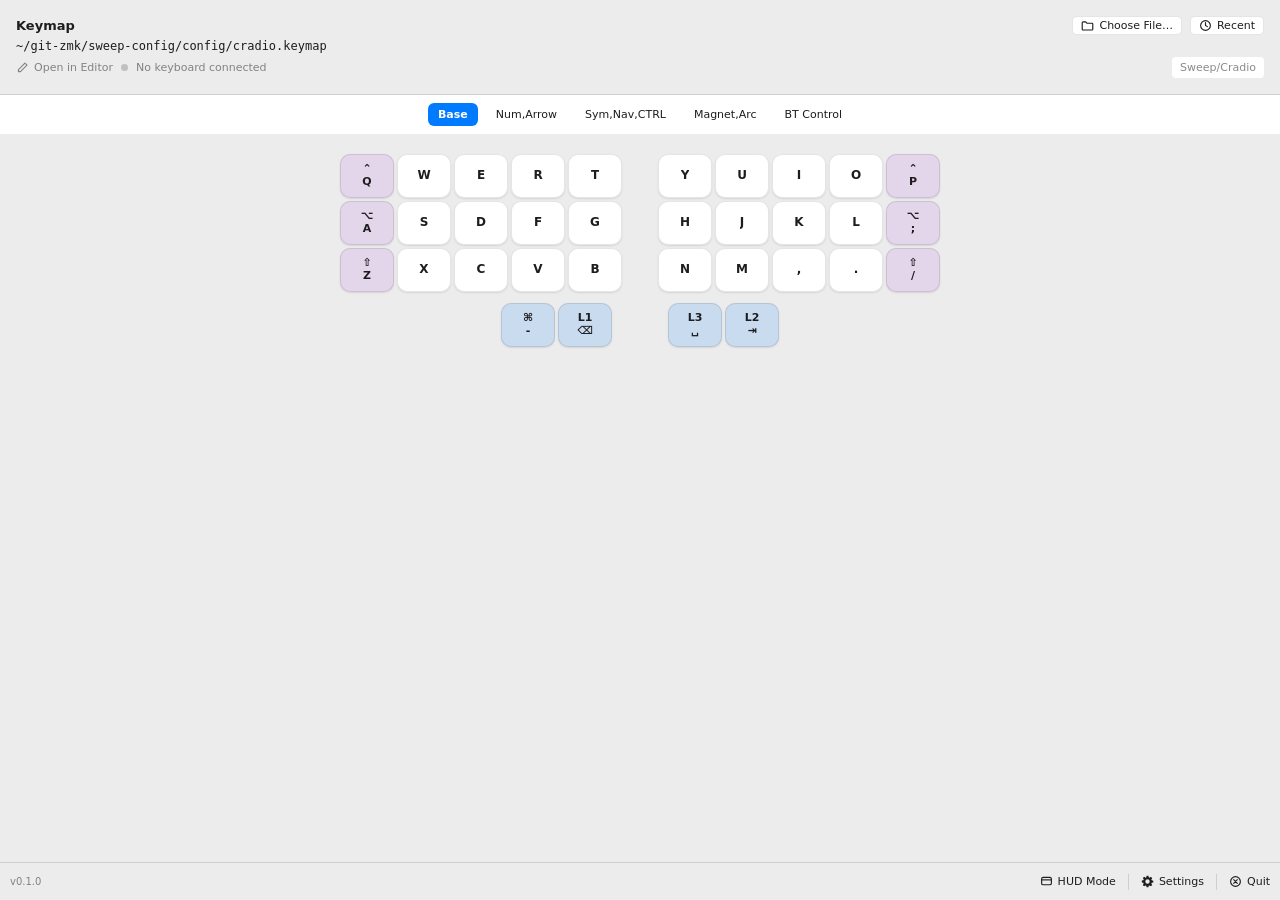
==== app/ui/index.html @ 1402ba01 "feat: MVP of the cross-platform viewer (Rust core + Tauri app) - zmk-core: keymap parser, layout det" ====
<!doctype html>
<html lang="en">
<head>
  <meta charset="utf-8">
  <meta name="viewport" content="width=device-width, initial-scale=1">
  <title>ZMK Keymap Viewer</title>
  <link rel="stylesheet" href="style.css">
</head>
<body>
  <div class="app" id="app">
    <div id="header"></div>
    <div class="divider" id="header-divider"></div>
    <div class="content" id="content"></div>
    <div class="divider"></div>
    <div class="footer" id="footer"></div>
  </div>
  <div id="overlay-root"></div>
  <script src="bridge.js"></script>
  <script src="keyboard.js"></script>
  <script src="main.js"></script>
</body>
</html>
---- app/ui/style.css ----
/* ZMK Keymap Viewer: shared look of the main window and the HUD.
   Sizes and colours follow the SwiftUI version (system colours of macOS,
   light and dark). */

:root {
  --window-bg: #ececec;
  --control-bg: #ffffff;
  --primary: #1d1d1f;
  --secondary: rgba(60, 60, 67, 0.6);
  --primary-10: rgba(0, 0, 0, 0.1);
  --primary-03: rgba(0, 0, 0, 0.03);
  --divider: rgba(0, 0, 0, 0.12);
  --accent: #007aff;
  --blue: #007aff;
  --purple: #af52de;
  --orange: #ff9500;
  --green: #28cd41;
  --red: #ff3b30;
  --gray: #8e8e93;
  --field-bg: rgba(0, 0, 0, 0.05);
  --font: ui-rounded, "Segoe UI Variable Display", "Segoe UI", system-ui, -apple-system, sans-serif;
  --mono: ui-monospace, "Cascadia Mono", Consolas, Menlo, monospace;
}

@media (prefers-color-scheme: dark) {
  :root {
    --window-bg: #2c2c2e;
    --control-bg: #1e1e1e;
    --primary: #f5f5f7;
    --secondary: rgba(235, 235, 245, 0.6);
    --primary-10: rgba(255, 255, 255, 0.1);
    --primary-03: rgba(255, 255, 255, 0.03);
    --divider: rgba(255, 255, 255, 0.12);
    --accent: #0a84ff;
    --blue: #0a84ff;
    --purple: #bf5af2;
    --orange: #ff9f0a;
    --green: #30d158;
    --red: #ff453a;
    --gray: #98989d;
    --field-bg: rgba(255, 255, 255, 0.08);
  }
}

* { box-sizing: border-box; }

html, body {
  margin: 0;
  height: 100%;
  font-family: var(--font);
  font-size: 13px;
  color: var(--primary);
  background: var(--window-bg);
  -webkit-user-select: none;
  user-select: none;
  overflow: hidden;
}

button {
  font: inherit;
  color: inherit;
  cursor: pointer;
}

/* ---------- Window layout ---------- */

.app {
  display: flex;
  flex-direction: column;
  height: 100%;
}

.divider { height: 1px; background: var(--divider); flex: none; }
.vdivider { width: 1px; height: 16px; background: var(--divider); }

.content {
  flex: 1;
  min-height: 0;
  display: flex;
  flex-direction: column;
  overflow: auto;
}

/* ---------- Header ---------- */

.header { padding: 16px; display: flex; flex-direction: column; gap: 4px; }
.header .row { display: flex; align-items: center; gap: 8px; }
.header .title { font-size: 13px; font-weight: 700; }
.spacer { flex: 1; }

.btn {
  display: inline-flex;
  align-items: center;
  gap: 5px;
  padding: 3px 9px;
  border-radius: 5px;
  border: 1px solid var(--primary-10);
  background: var(--control-bg);
  font-size: 12px;
}
.btn:hover { border-color: var(--accent); }
.btn.prominent { background: var(--accent); border-color: var(--accent); color: #fff; padding: 6px 14px; font-size: 13px; }
.btn.prominent:hover { filter: brightness(1.1); }
.btn.small { font-size: 11px; padding: 2px 8px; }

.link {
  display: inline-flex;
  align-items: center;
  gap: 5px;
  border: 0;
  background: none;
  padding: 2px 0;
  font-size: 11px;
}
.link:hover { color: var(--accent); }
.link.active { color: var(--accent); }

.filepath {
  font-family: var(--mono);
  font-size: 12px;
  white-space: nowrap;
  overflow: hidden;
  text-overflow: ellipsis;
}

.chip {
  font-size: 11px;
  color: var(--secondary);
  background: var(--control-bg);
  padding: 4px 8px;
  border-radius: 4px;
}

.status { display: flex; align-items: center; gap: 8px; font-size: 11px; color: var(--secondary); }
.dot { width: 7px; height: 7px; border-radius: 50%; background: rgba(128, 128, 128, 0.4); flex: none; }
.dot.on { background: var(--green); }

.menu-wrap { position: relative; }
.menu {
  position: absolute;
  right: 0;
  top: calc(100% + 4px);
  min-width: 240px;
  background: var(--window-bg);
  border: 1px solid var(--primary-10);
  border-radius: 8px;
  box-shadow: 0 6px 20px rgba(0, 0, 0, 0.3);
  padding: 4px;
  z-index: 50;
}
.menu .item {
  display: flex;
  align-items: center;
  gap: 6px;
  width: 100%;
  border: 0;
  background: none;
  text-align: left;
  padding: 5px 8px;
  border-radius: 5px;
  font-size: 12px;
}
.menu .item:hover { background: var(--accent); color: #fff; }
.menu .item.danger { color: var(--red); }
.menu .item.danger:hover { color: #fff; background: var(--red); }
.menu .sep { height: 1px; background: var(--divider); margin: 4px 2px; }

/* ---------- Layer tabs ---------- */

.tabs {
  display: flex;
  flex-direction: column;
  gap: 4px;
  align-items: center;
  padding: 8px 0;
  background: var(--control-bg);
}
.tabs .tabrow { display: flex; gap: 8px; justify-content: center; }
.tab {
  border: 0;
  background: transparent;
  font-size: 11px;
  padding: 5px 10px;
  border-radius: 6px;
  white-space: nowrap;
}
.tab.selected { background: var(--accent); color: #fff; font-weight: 600; }

/* ---------- Keyboard ---------- */

.board-area {
  flex: 1;
  display: flex;
  justify-content: center;
  align-items: flex-start;
  padding: 20px;
}

.kb { display: flex; flex-direction: column; align-items: center; gap: 3px; }
.kb .krow { display: flex; align-items: center; }
.kb .khalf { display: flex; gap: 3px; }
.kb .krow.splitrow { gap: 3px; }

.key {
  position: relative;
  height: 44px;
  border-radius: 10px;
  background: var(--control-bg);
  box-shadow: 0 1px 2px rgba(0, 0, 0, 0.1), inset 0 0 0 1px var(--primary-10);
  display: flex;
  align-items: center;
  justify-content: center;
  padding: 4px;
  text-align: center;
  font-weight: 600;
  white-space: pre-line;
  line-height: 1.15;
  overflow: visible;
  transition: transform 0.08s ease-out, box-shadow 0.15s ease-in-out;
}
.key .label {
  display: -webkit-box;
  -webkit-line-clamp: 2;
  -webkit-box-orient: vertical;
  overflow: hidden;
  max-width: 100%;
}
.key:hover { box-shadow: 0 1px 2px rgba(0, 0, 0, 0.1), inset 0 0 0 2px var(--accent); }
.key.trans { background: color-mix(in srgb, var(--gray) 10%, transparent); color: var(--secondary); }
.key.none { background: color-mix(in srgb, var(--red) 10%, transparent); }
.key.thumb { background: color-mix(in srgb, var(--blue) 15%, transparent); }
.key.tap { background: color-mix(in srgb, var(--purple) 15%, transparent); }
.key.layer { background: color-mix(in srgb, var(--orange) 15%, transparent); }
.key.system { background: color-mix(in srgb, var(--green) 15%, transparent); }
.key.pressed {
  transform: scale(0.94);
  box-shadow: 0 1px 2px rgba(0, 0, 0, 0.1), inset 0 0 0 2px var(--accent);
}
.key.pressed::before {
  content: "";
  position: absolute;
  inset: 0;
  border-radius: 10px;
  background: color-mix(in srgb, var(--accent) 55%, transparent);
  pointer-events: none;
}

.tooltip {
  position: absolute;
  top: -35px;
  left: 50%;
  transform: translateX(-50%);
  z-index: 100;
  padding: 4px 8px;
  border-radius: 4px;
  background: rgba(0, 0, 0, 0.85);
  color: #fff;
  font: 500 11px var(--mono);
  white-space: nowrap;
  pointer-events: none;
  font-weight: 500;
}

/* ---------- Placeholder ---------- */

.placeholder {
  flex: 1;
  display: flex;
  flex-direction: column;
  align-items: center;
  justify-content: center;
  gap: 14px;
  color: var(--secondary);
  text-align: center;
  padding: 24px;
}
.placeholder svg { width: 72px; height: auto; }
.placeholder h2 { margin: 0; font-size: 15px; color: var(--primary); }
.placeholder p { margin: 0; font-size: 12px; max-width: 420px; }
.placeholder .error { color: var(--red); }

/* ---------- Footer ---------- */

.footer { display: flex; align-items: center; gap: 12px; padding: 10px; font-size: 11px; }
.footer .version { font-size: 10px; color: var(--secondary); }

/* ---------- Settings ---------- */

.settings { padding: 12px 16px 20px; display: flex; flex-direction: column; gap: 12px; }
.settings .head { display: flex; align-items: center; justify-content: space-between; }
.settings h1 { margin: 0; font-size: 15px; }
.settings .close { border: 0; background: none; color: var(--secondary); font-size: 18px; line-height: 1; }
.settings section { display: flex; flex-direction: column; gap: 8px; }
.settings h3 { margin: 0; font-size: 11px; font-weight: 700; display: flex; gap: 6px; align-items: center; }
.settings .note { font-size: 9px; color: var(--secondary); margin: 0; line-height: 1.4; }
.settings .line { display: flex; align-items: center; gap: 8px; }
.settings .shortcut {
  font-family: var(--mono);
  font-size: 13px;
  padding: 4px 10px;
  background: var(--control-bg);
  border-radius: 6px;
  border: 2px solid transparent;
  min-width: 90px;
}
.settings .shortcut.recording { border-color: var(--accent); }
.toggle { display: flex; align-items: center; gap: 8px; font-size: 11px; }
.toggle input { accent-color: var(--accent); margin: 0; }
.sliders { display: flex; gap: 16px; }
.sliders .sl { flex: 1; display: flex; flex-direction: column; gap: 2px; }
.sliders .sl .top { display: flex; justify-content: space-between; font-size: 11px; }
.sliders input[type=range] { width: 100%; accent-color: var(--accent); }
.err { color: var(--red); font-size: 11px; }

/* ---------- Key name dialog ---------- */

.overlay {
  position: fixed;
  inset: 0;
  background: rgba(0, 0, 0, 0.25);
  display: flex;
  align-items: center;
  justify-content: center;
  z-index: 200;
}
.dialog {
  width: 340px;
  padding: 20px;
  border-radius: 12px;
  background: var(--window-bg);
  border: 1px solid var(--primary-10);
  box-shadow: 0 12px 36px rgba(0, 0, 0, 0.35);
  display: flex;
  flex-direction: column;
  gap: 12px;
}
.dialog h2 { margin: 0; font-size: 15px; }
.dialog p { margin: 0; font-size: 12px; color: var(--secondary); }
.dialog input[type=text] {
  font: inherit;
  padding: 6px 8px;
  border-radius: 6px;
  border: 1px solid var(--primary-10);
  background: var(--control-bg);
  color: var(--primary);
  -webkit-user-select: text;
  user-select: text;
}
.dialog input[type=text]:focus { outline: 2px solid var(--accent); outline-offset: -1px; }
.dialog .actions { display: flex; gap: 8px; }

.dropzone { outline: 3px solid var(--accent); outline-offset: -5px; border-radius: 8px; }

.ctx {
  position: fixed;
  z-index: 300;
  min-width: 170px;
  background: var(--window-bg);
  border: 1px solid var(--primary-10);
  border-radius: 8px;
  box-shadow: 0 6px 20px rgba(0, 0, 0, 0.3);
  padding: 4px;
}
.ctx .item {
  display: block;
  width: 100%;
  text-align: left;
  border: 0;
  background: none;
  padding: 5px 8px;
  border-radius: 5px;
  font-size: 12px;
}
.ctx .item:hover { background: var(--accent); color: #fff; }

/* ---------- HUD ---------- */

body.hud-body { background: transparent; }

.hud {
  position: fixed;
  inset: 0;
  display: flex;
  flex-direction: column;
  align-items: stretch;
  gap: 12px;
  padding-top: 2px;
  border-radius: 24px;
  background: color-mix(in srgb, var(--window-bg) 95%, transparent);
  box-shadow: inset 0 0 0 1px var(--primary-10);
  overflow: hidden;
  transition: opacity 0.8s ease-in-out, transform 0.8s ease-in-out;
}
.hud.inactive { opacity: 0.15 !important; transform: scale(0.98); }

.hud .grab { align-self: center; width: 120px; height: 16px; display: flex; align-items: center; justify-content: center; flex: none; margin-top: 2px; }
.hud .capsule { width: 30px; height: 4px; border-radius: 2px; background: color-mix(in srgb, var(--secondary) 33%, transparent); }

.hud .hudtabs { display: flex; flex-wrap: wrap; justify-content: center; gap: 8px; padding: 0 16px; flex: none; }
.hud .chip-tab {
  border: 0;
  font: 700 10px var(--font);
  padding: 4px 8px;
  border-radius: 6px;
  background: var(--primary-03);
  color: var(--secondary);
  transition: transform 0.3s cubic-bezier(0.3, 1.5, 0.6, 1);
}
.hud .chip-tab.selected { background: var(--accent); color: #fff; box-shadow: 0 1px 2px color-mix(in srgb, var(--accent) 20%, transparent); }

.hud .board { position: relative; flex: 1; min-height: 0; margin: 0 12px 12px; }
.hud .board .kb { position: absolute; left: 50%; top: 50%; transform-origin: center; }

.hud .empty { flex: 1; display: flex; align-items: center; justify-content: center; color: var(--secondary); font-size: 14px; }

.hud .wpm { position: absolute; top: 10px; right: 18px; display: flex; align-items: center; gap: 6px; white-space: nowrap; }
.hud .wpm svg { width: 54px; height: 14px; overflow: visible; }
.hud .wpm svg polyline { fill: none; stroke: color-mix(in srgb, var(--accent) 80%, transparent); stroke-width: 1.2; stroke-linejoin: round; }
.hud .wpm .num { font: 700 12px var(--font); font-variant-numeric: tabular-nums; min-width: 26px; text-align: right; }
.hud .wpm .unit { font: 600 9px var(--font); color: var(--secondary); }

.edge { position: fixed; z-index: 20; }
.edge.n { top: 0; left: 14px; right: 14px; height: 6px; cursor: ns-resize; }
.edge.s { bottom: 0; left: 14px; right: 14px; height: 6px; cursor: ns-resize; }
.edge.e { right: 0; top: 14px; bottom: 14px; width: 6px; cursor: ew-resize; }
.edge.w { left: 0; top: 14px; bottom: 14px; width: 6px; cursor: ew-resize; }
.edge.ne { top: 0; right: 0; width: 14px; height: 14px; cursor: nesw-resize; }
.edge.nw { top: 0; left: 0; width: 14px; height: 14px; cursor: nwse-resize; }
.edge.se { bottom: 0; right: 0; width: 14px; height: 14px; cursor: nwse-resize; }
.edge.sw { bottom: 0; left: 0; width: 14px; height: 14px; cursor: nesw-resize; }
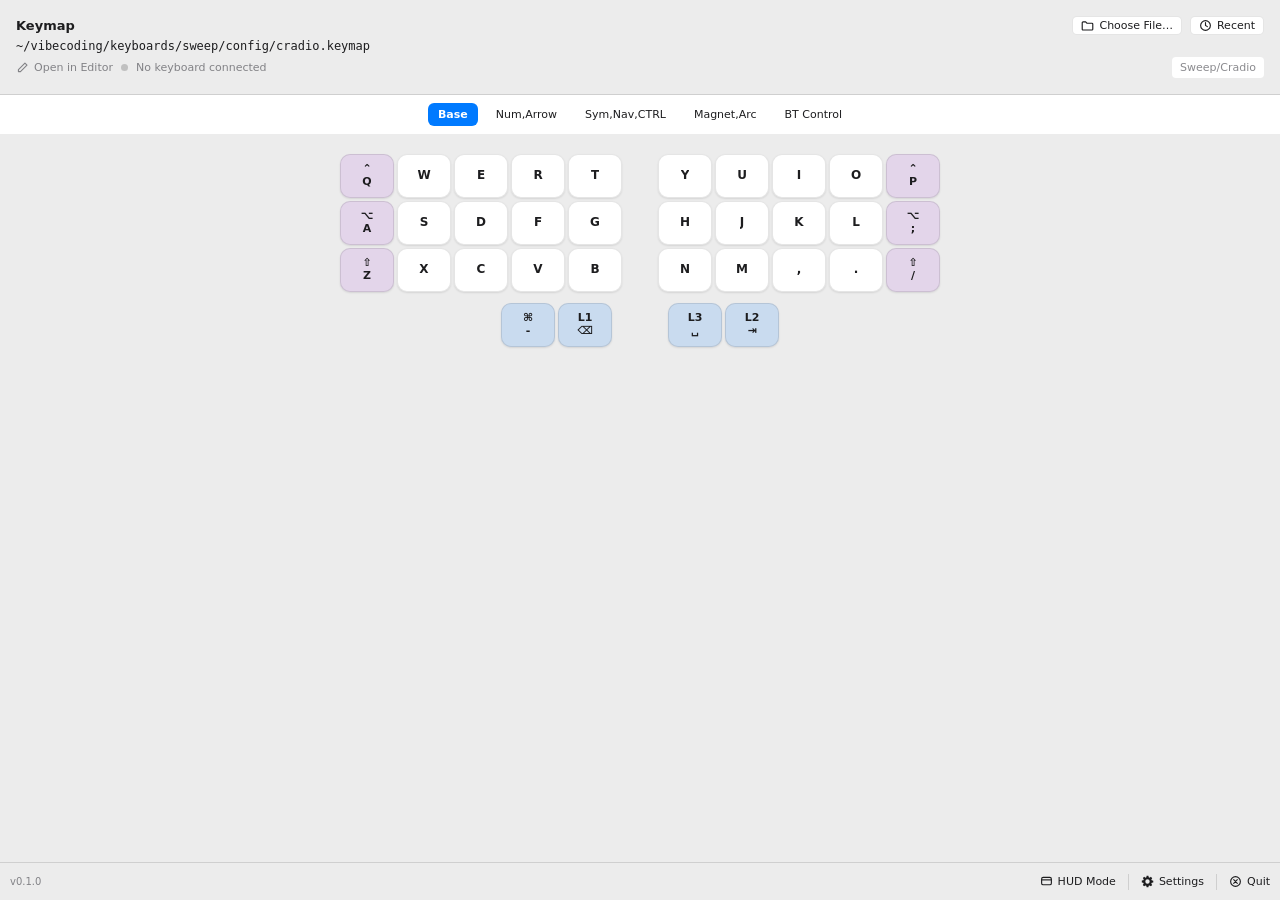
==== commit 989e412b: "chore: rename the app to peekaboard - Package peekaboard (exe peekaboard.exe), core crate keymap-cor" ====
--- a/app/ui/index.html
+++ b/app/ui/index.html
@@ -3,7 +3,7 @@
 <head>
   <meta charset="utf-8">
   <meta name="viewport" content="width=device-width, initial-scale=1">
-  <title>ZMK Keymap Viewer</title>
+  <title>peekaboard</title>
   <link rel="stylesheet" href="style.css">
 </head>
 <body>
--- a/app/ui/style.css
+++ b/app/ui/style.css
@@ -1,4 +1,4 @@
-/* ZMK Keymap Viewer: shared look of the main window and the HUD.
+/* peekaboard: shared look of the main window and the HUD.
    Sizes and colours follow the SwiftUI version (system colours of macOS,
    light and dark). */
 
@@ -375,7 +375,8 @@
 
 /* ---------- HUD ---------- */
 
-body.hud-body { background: transparent; }
+/* The page itself stays clear, only the rounded panel draws */
+html.hud-page, body.hud-body { background: transparent; }
 
 .hud {
   position: fixed;
@@ -392,6 +393,10 @@
   transition: opacity 0.8s ease-in-out, transform 0.8s ease-in-out;
 }
 .hud.inactive { opacity: 0.15 !important; transform: scale(0.98); }
+
+/* macOS: the window carries the HUD material and does the fading */
+body.mac.material .hud { background: color-mix(in srgb, var(--window-bg) 25%, transparent); }
+body.mac .hud.inactive { opacity: 1 !important; }
 
 .hud .grab { align-self: center; width: 120px; height: 16px; display: flex; align-items: center; justify-content: center; flex: none; margin-top: 2px; }
 .hud .capsule { width: 30px; height: 4px; border-radius: 2px; background: color-mix(in srgb, var(--secondary) 33%, transparent); }
